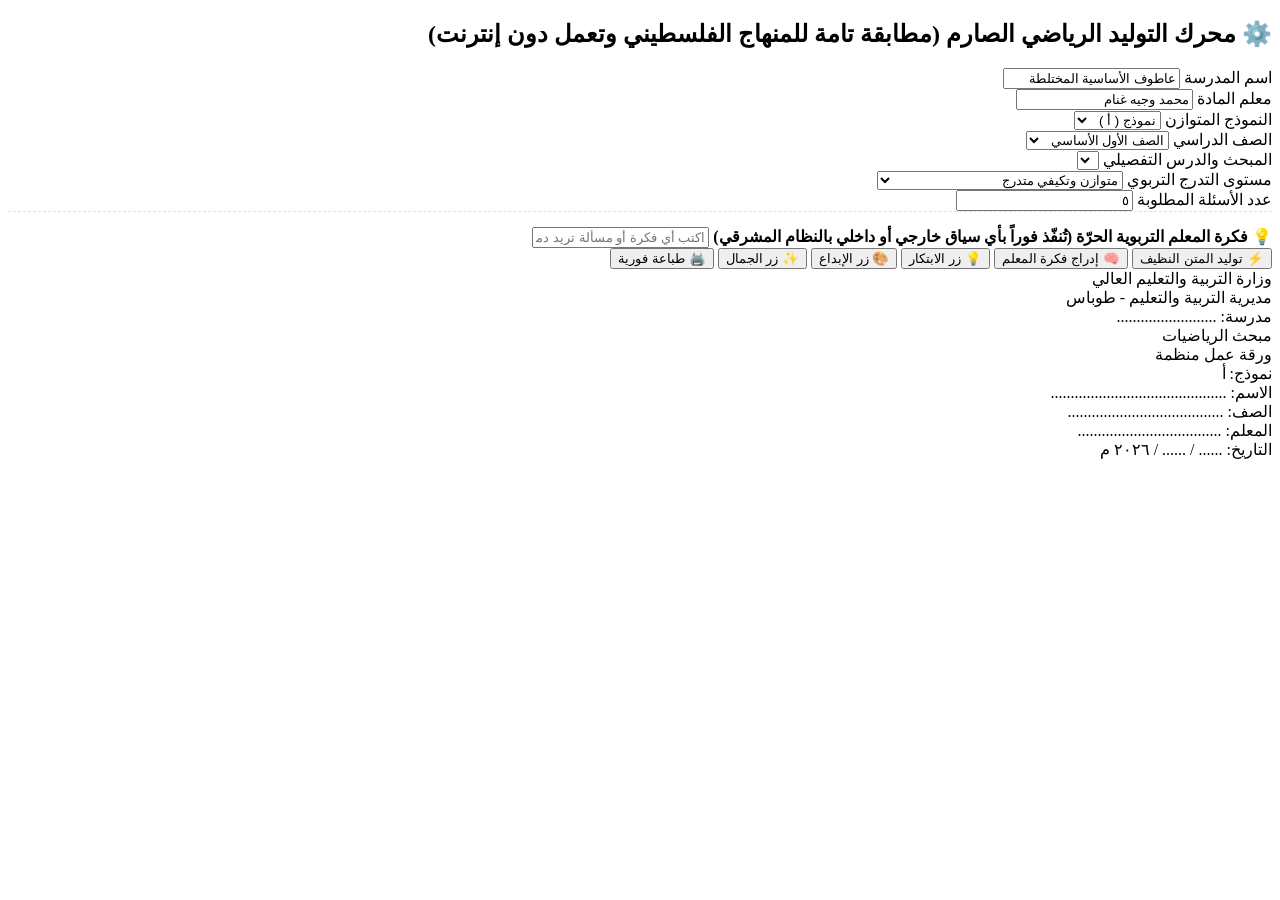
==== index.html @ 13998477 "Add initial HTML structure for the application" ====
<!DOCTYPE html>
<html lang="ar" dir="rtl">
<head>
    <meta charset="UTF-8">
    <title>المنظومة الرقمية لأتمتة أوراق العمل التكيفية</title>
    <link rel="stylesheet" href="style.css">
</head>
<body>

    <div class="global-container">
        
        <div class="control-panel">
            <h2>⚙️ محرك التوليد الرياضي الصارم (مطابقة تامة للمنهاج الفلسطيني وتعمل دون إنترنت)</h2>
            <div class="panel-grid">
                <div class="input-group">
                    <label>اسم المدرسة</label>
                    <input type="text" id="schoolInput" value="عاطوف الأساسية المختلطة" onchange="saveMetadata()">
                </div>
                <div class="input-group">
                    <label>معلم المادة</label>
                    <input type="text" id="teacherInput" value="محمد وجيه غنام" onchange="saveMetadata()">
                </div>
                <div class="input-group">
                    <label>النموذج المتوازن</label>
                    <select id="modelSelector" onchange="saveMetadata()">
                        <option value="أ">نموذج ( أ )</option>
                        <option value="ب">نموذج ( ب )</option>
                        <option value="ج">نموذج ( ج )</option>
                        <option value="د">نموذج ( د )</option>
                    </select>
                </div>
            </div>
            
            <div class="panel-grid">
                <div class="input-group">
                    <label>الصف الدراسي</label>
                    <select id="gradeSelector" onchange="populateLessons()">
                        <option value="grade1">الصف الأول الأساسي</option>
                        <option value="grade2">الصف الثاني الأساسي</option>
                        <option value="grade3">الصف الثالث الأساسي</option>
                        <option value="grade4">الصف الرابع الأساسي</option>
                    </select>
                </div>
                <div class="input-group">
                    <label>المبحث والدرس التفصيلي</label>
                    <select id="lessonSelector"></select>
                </div>
                <div class="input-group">
                    <label>مستوى التدرج التربوي</label>
                    <select id="levelSelector">
                        <option value="adaptive">متوازن وتكيفي متدرج</option>
                        <option value="concrete">المستوى المحسوس (رسومات وشطب)</option>
                        <option value="semi_concrete">المستوى شبه المحسوس (مسائل لفظية)</option>
                        <option value="abstract">المستوى المجرد (رموز ومعادلات)</option>
                    </select>
                </div>
                <div class="input-group">
                    <label>عدد الأسئلة المطلوبة</label>
                    <input type="text" inputmode="numeric" id="countInput" value="٥" onchange="formatEasternInput(this)">
                </div>
            </div>

            <div class="panel-grid" style="border-top: 1px dashed #e0e0e0; padding-top: 15px;">
                <div class="input-group" style="grid-column: 1 / -1;">
                    <label style="color: var(--teacher-color); font-weight: bold;">💡 فكرة المعلم التربوية الحرّة (تُنفّذ فوراً بأي سياق خارجي أو داخلي بالنظام المشرقي)</label>
                    <input type="text" id="teacherCustomIdeaInput" placeholder="اكتب أي فكرة أو مسألة تريد دمجها فوراً (مثال: مع أحمد ٧ حبات تفاح أعطى أخته حبتين...)">
                </div>
            </div>
            
            <div class="actions-row">
                <button class="btn btn-secondary" onclick="generateWorksheet()">⚡ توليد المتن النظيف</button>
                <button class="btn btn-teacher" onclick="injectTeacherCustomIdea()">🧠 إدراج فكرة المعلم</button>
                <button class="btn btn-innovation" onclick="injectInnovativeQuestion()">💡 زر الابتكار</button>
                <button class="btn btn-creativity" onclick="activateCreativityMode()">🎨 زر الإبداع</button>
                <button class="btn btn-beauty" onclick="toggleBeautyTheme()">✨ زر الجمال</button>
                <button class="btn btn-primary" onclick="window.print()">🖨️ طباعة فورية</button>
            </div>
        </div>

        <div class="sheet-wrapper" id="sheetOutput">
            <div class="flex-header">
                <div class="header-item right">
                    <div>وزارة التربية والتعليم العالي</div>
                    <div id="outDirectorate">مديرية التربية والتعليم - طوباس</div>
                    <div id="outSchool">مدرسة: .........................</div>
                </div>
                <div class="header-item center">
                    <div class="main-title">مبحث الرياضيات</div>
                    <div class="sub-title" id="outLessonTitle">ورقة عمل منظمة</div>
                    <span class="model-badge" id="outModel">نموذج: أ</span>
                </div>
                <div class="header-item left">
                    <div>الاسم: ............................................</div>
                    <div id="outGrade">الصف: .......................................</div>
                    <div id="outTeacher">المعلم: ....................................</div>
                    <div>التاريخ: ...... / ...... / ٢٠٢٦ م</div>
                </div>
            </div>
            
            <div id="sheetBody"></div>
        </div>

    </div>

    <script src="grades/grade1.js"></script>
    <script src="grades/grade2.js"></script>
    <script src="grades/grade3.js"></script>
    <script src="grades/grade4.js"></script>
    
    <script src="core.js"></script>
</body>
</html>
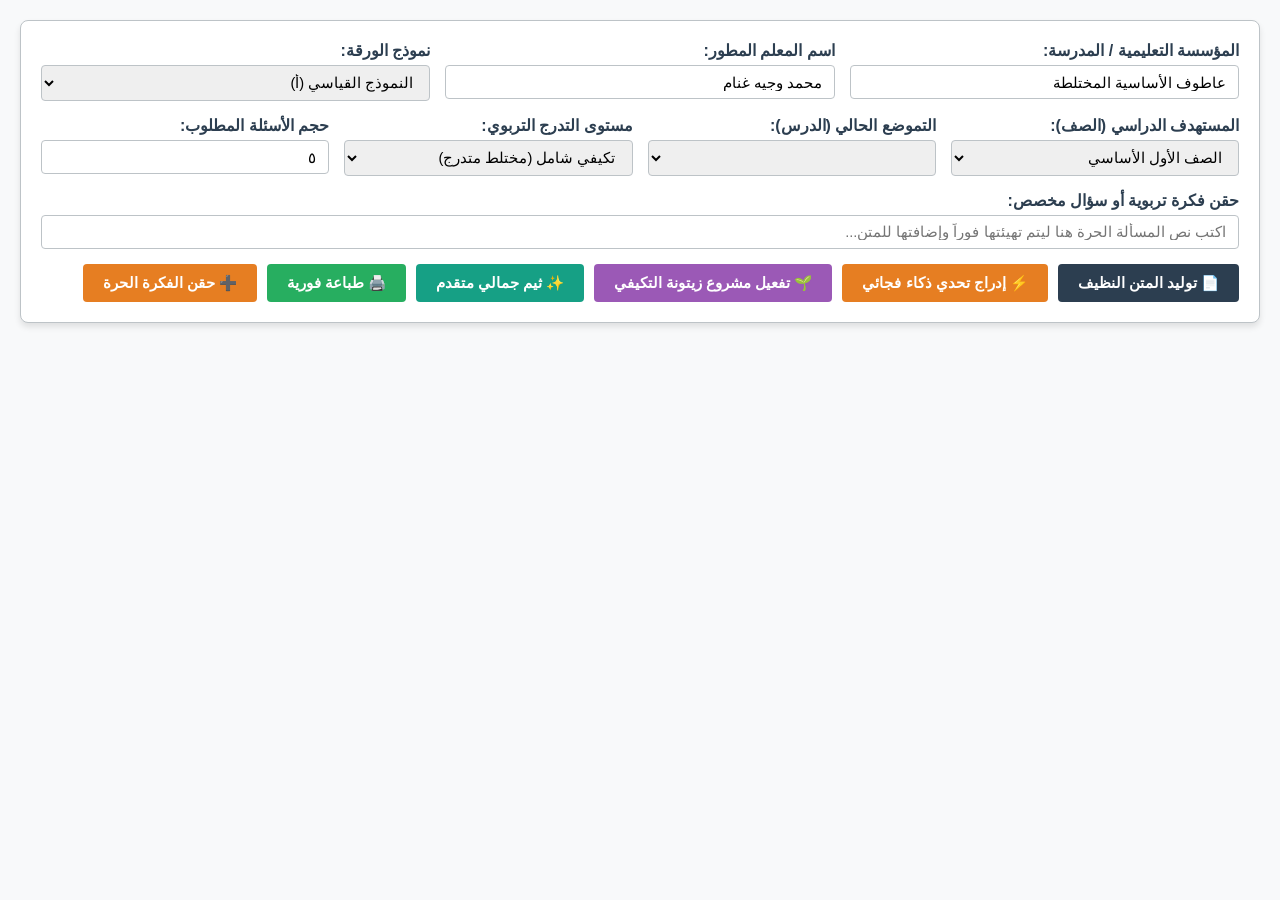
==== commit d38b98db: "Refactor HTML structure and styles" ====
--- a/index.html
+++ b/index.html
@@ -2,111 +2,342 @@
 <html lang="ar" dir="rtl">
 <head>
     <meta charset="UTF-8">
-    <title>المنظومة الرقمية لأتمتة أوراق العمل التكيفية</title>
-    <link rel="stylesheet" href="style.css">
+    <meta name="viewport" content="width=device-width, initial-scale=1.0">
+    <title>منظومة أوراق العمل التكيفية</title>
+    <style>
+        /* --- التصميم البصري والأناقة العامة --- */
+        :root {
+            --primary-color: #2c3e50;
+            --accent-color: #16a085;
+            --bg-color: #f8f9fa;
+            --border-color: #bdc3c7;
+        }
+
+        body {
+            font-family: 'Segoe UI', Tahoma, Geneva, Verdana, sans-serif;
+            background-color: var(--bg-color);
+            margin: 0;
+            padding: 20px;
+            color: #333;
+        }
+
+        /* --- لوحة التحكم الجانبية (تختفي عند الطباعة) --- */
+        .control-panel {
+            background: #fff;
+            padding: 20px;
+            border-radius: 8px;
+            box-shadow: 0 4px 6px rgba(0,0,0,0.1);
+            margin-bottom: 25px;
+            border: 1px solid var(--border-color);
+        }
+
+        .panel-row {
+            display: flex;
+            flex-wrap: wrap;
+            gap: 15px;
+            margin-bottom: 15px;
+        }
+
+        .form-group {
+            flex: 1;
+            min-width: 200px;
+            display: flex;
+            flex-direction: column;
+        }
+
+        .form-group label {
+            font-weight: bold;
+            margin-bottom: 5px;
+            color: var(--primary-color);
+        }
+
+        .form-group input, .form-group select {
+            padding: 8px 12px;
+            border: 1px solid var(--border-color);
+            border-radius: 4px;
+            font-size: 11pt;
+        }
+
+        .btn-group {
+            display: flex;
+            gap: 10px;
+            flex-wrap: wrap;
+            margin-top: 15px;
+        }
+
+        button {
+            padding: 10px 20px;
+            border: none;
+            border-radius: 4px;
+            cursor: pointer;
+            font-weight: bold;
+            font-size: 11pt;
+            transition: background 0.2s;
+        }
+
+        .btn-generate { background-color: var(--primary-color); color: #fff; }
+        .btn-generate:hover { background-color: #34495e; }
+        .btn-beauty { background-color: var(--accent-color); color: #fff; }
+        .btn-beauty:hover { background-color: #11806a; }
+        .btn-creative { background-color: #9b59b6; color: #fff; }
+        .btn-creative:hover { background-color: #8e44ad; }
+        .btn-innovative { background-color: #e67e22; color: #fff; }
+        .btn-innovative:hover { background-color: #d35400; }
+
+        /* --- ترويسة ورقة العمل الهيكلية المدمجة (Flexbox) --- */
+        .sheet-container {
+            background: #fff;
+            padding: 30px;
+            border: 2px solid #000;
+            border-radius: 4px;
+            box-shadow: 0 0 10px rgba(0,0,0,0.05);
+            display: none;
+            max-width: 800px;
+            margin: 0 auto;
+        }
+
+        .sheet-header-flex {
+            display: flex;
+            justify-content: space-between;
+            align-items: center;
+            border-bottom: 3px double #000;
+            padding-bottom: 15px;
+            margin-bottom: 20px;
+        }
+
+        .header-meta-right, .header-meta-left {
+            flex: 1;
+            font-size: 13pt;
+            line-height: 1.8;
+            font-weight: bold;
+        }
+
+        .header-meta-left { text-align: left; }
+
+        .header-title-center {
+            flex: 2;
+            text-align: center;
+        }
+
+        .header-title-center h1 {
+            margin: 0 0 5px 0;
+            font-size: 20pt;
+            color: #000;
+        }
+
+        .header-title-center h2 {
+            margin: 0;
+            font-size: 15pt;
+            font-weight: normal;
+        }
+
+        /* --- بنية الأسئلة والمتن النظيف --- */
+        .question-block {
+            margin-bottom: 25px;
+            padding-bottom: 15px;
+            border-bottom: 1px dashed #ccc;
+            page-break-inside: avoid;
+        }
+
+        .question-title {
+            display: flex;
+            justify-content: space-between;
+            align-items: center;
+            font-size: 13pt;
+            font-weight: bold;
+            margin-bottom: 12px;
+        }
+
+        .question-body {
+            font-size: 13pt;
+            line-height: 2;
+            padding-right: 15px;
+        }
+
+        .blank-space {
+            display: inline-block;
+            width: 80px;
+            border-bottom: 1px solid #000;
+            margin: 0 5px;
+            vertical-align: bottom;
+        }
+
+        .blank-space-long {
+            display: inline-block;
+            width: 250px;
+            border-bottom: 1px solid #000;
+            margin: 0 5px;
+            vertical-align: bottom;
+        }
+
+        .custom-writing-area {
+            margin-top: 15px;
+            color: #555;
+            line-height: 2.2;
+        }
+
+        .delete-action {
+            background-color: #e74c3c;
+            color: white;
+            padding: 3px 8px;
+            font-size: 9pt;
+            border-radius: 3px;
+        }
+
+        /* --- نمط صندوق العباقرة والإبداع (مشروع زيتونة) --- */
+        .creative-addition {
+            margin-top: 10px;
+            font-size: 11pt;
+            color: #2980b9;
+            font-style: italic;
+            font-weight: bold;
+        }
+
+        .creative-box {
+            margin-top: 40px;
+            border: 2px solid #000;
+            padding: 20px;
+            background: #fafafa;
+            border-radius: 4px;
+            page-break-inside: avoid;
+        }
+
+        .creative-box-title {
+            font-weight: bold;
+            font-size: 14pt;
+            border-bottom: 2px solid #000;
+            padding-bottom: 5px;
+            margin-bottom: 15px;
+        }
+
+        .shapes-container {
+            font-size: 22pt;
+            letter-spacing: 5px;
+            margin: 10px 0;
+        }
+
+        /* --- الثيم الجمالي الإضافي المتقدم --- */
+        .enhanced-beauty {
+            border: 4px double var(--accent-color) !important;
+            background-image: radial-gradient(var(--bg-color) 1px, transparent 0);
+            background-size: 20px 20px;
+        }
+
+        /* --- محددات وإعدادات الطباعة الاحترافية --- */
+        @media print {
+            .no-print, button, .control-panel, .delete-action {
+                display: none !important;
+            }
+            body {
+                background-color: #fff;
+                padding: 0;
+            }
+            .sheet-container {
+                border: none !important;
+                box-shadow: none !important;
+                padding: 0 !important;
+                max-width: 100% !important;
+                display: block !important;
+            }
+        }
+    </style>
 </head>
 <body>
 
-    <div class="global-container">
+    <div class="control-panel no-print">
+        <div class="panel-row">
+            <div class="form-group">
+                <label for="schoolInput">المؤسسة التعليمية / المدرسة:</label>
+                <input type="text" id="schoolInput" value="عاطوف الأساسية المختلطة" oninput="saveMetadata()">
+            </div>
+            <div class="form-group">
+                <label for="teacherInput">اسم المعلم المطور:</label>
+                <input type="text" id="teacherInput" value="محمد وجيه غنام" oninput="saveMetadata()">
+            </div>
+            <div class="form-group">
+                <label for="modelSelector">نموذج الورقة:</label>
+                <select id="modelSelector" onchange="saveMetadata()">
+                    <option value="أ">النموذج القياسي (أ)</option>
+                    <option value="ب">النموذج الرديف (ب)</option>
+                    <option value="ج">نموذج التميز (ج)</option>
+                    <option value="د">النموذج العلاجي (د)</option>
+                </select>
+            </div>
+        </div>
+
+        <div class="panel-row">
+            <div class="form-group">
+                <label for="gradeSelector">المستهدف الدراسي (الصف):</label>
+                <select id="gradeSelector" onchange="populateLessons()">
+                    <option value="grade1">الصف الأول الأساسي</option>
+                    <option value="grade2">الصف الثاني الأساسي</option>
+                </select>
+            </div>
+            <div class="form-group">
+                <label for="lessonSelector">التموضع الحالي (الدرس):</label>
+                <select id="lessonSelector"></select>
+            </div>
+            <div class="form-group">
+                <label for="levelSelector">مستوى التدرج التربوي:</label>
+                <select id="levelSelector">
+                    <option value="adaptive">تكيفي شامل (مختلط متدرج)</option>
+                    <option value="concrete">المحسوس البصري (رسومات للشطب والعد)</option>
+                    <option value="semi_concrete">شبه المحسوس (مسائل لفظية وسياقات)</option>
+                    <option value="abstract">المجرد الرقمي الكامل (رموز وعمليات)</option>
+                </select>
+            </div>
+            <div class="form-group">
+                <label for="countInput">حجم الأسئلة المطلوب:</label>
+                <input type="text" id="countInput" value="٥" oninput="formatEasternInput(this)">
+            </div>
+        </div>
+
+        <div class="form-group" style="margin-bottom:15px;">
+            <label for="teacherCustomIdeaInput">حقن فكرة تربوية أو سؤال مخصص:</label>
+            <input type="text" id="teacherCustomIdeaInput" placeholder="اكتب نص المسألة الحرة هنا ليتم تهيئتها فوراً وإضافتها للمتن...">
+        </div>
+
+        <div class="btn-group">
+            <button class="btn-generate" onclick="generateWorksheet()">📄 توليد المتن النظيف</button>
+            <button class="btn-innovative" onclick="injectInnovativeQuestion()">⚡ إدراج تحدي ذكاء فجائي</button>
+            <button class="btn-creative" onclick="activateCreativityMode()">🌱 تفعيل مشروع زيتونة التكيفي</button>
+            <button class="btn-beauty" onclick="toggleBeautyTheme()">✨ ثيم جمالي متقدم</button>
+            <button class="btn-generate" style="background-color:#27ae60;" onclick="window.print()">🖨️ طباعة فورية</button>
+            <button class="btn-generate" style="background-color:#e67e22;" onclick="injectTeacherCustomIdea()">➕ حقن الفكرة الحرة</button>
+        </div>
+    </div>
+
+    <div class="sheet-container" id="sheetOutput">
         
-        <div class="control-panel">
-            <h2>⚙️ محرك التوليد الرياضي الصارم (مطابقة تامة للمنهاج الفلسطيني وتعمل دون إنترنت)</h2>
-            <div class="panel-grid">
-                <div class="input-group">
-                    <label>اسم المدرسة</label>
-                    <input type="text" id="schoolInput" value="عاطوف الأساسية المختلطة" onchange="saveMetadata()">
-                </div>
-                <div class="input-group">
-                    <label>معلم المادة</label>
-                    <input type="text" id="teacherInput" value="محمد وجيه غنام" onchange="saveMetadata()">
-                </div>
-                <div class="input-group">
-                    <label>النموذج المتوازن</label>
-                    <select id="modelSelector" onchange="saveMetadata()">
-                        <option value="أ">نموذج ( أ )</option>
-                        <option value="ب">نموذج ( ب )</option>
-                        <option value="ج">نموذج ( ج )</option>
-                        <option value="د">نموذج ( د )</option>
-                    </select>
-                </div>
-            </div>
-            
-            <div class="panel-grid">
-                <div class="input-group">
-                    <label>الصف الدراسي</label>
-                    <select id="gradeSelector" onchange="populateLessons()">
-                        <option value="grade1">الصف الأول الأساسي</option>
-                        <option value="grade2">الصف الثاني الأساسي</option>
-                        <option value="grade3">الصف الثالث الأساسي</option>
-                        <option value="grade4">الصف الرابع الأساسي</option>
-                    </select>
-                </div>
-                <div class="input-group">
-                    <label>المبحث والدرس التفصيلي</label>
-                    <select id="lessonSelector"></select>
-                </div>
-                <div class="input-group">
-                    <label>مستوى التدرج التربوي</label>
-                    <select id="levelSelector">
-                        <option value="adaptive">متوازن وتكيفي متدرج</option>
-                        <option value="concrete">المستوى المحسوس (رسومات وشطب)</option>
-                        <option value="semi_concrete">المستوى شبه المحسوس (مسائل لفظية)</option>
-                        <option value="abstract">المستوى المجرد (رموز ومعادلات)</option>
-                    </select>
-                </div>
-                <div class="input-group">
-                    <label>عدد الأسئلة المطلوبة</label>
-                    <input type="text" inputmode="numeric" id="countInput" value="٥" onchange="formatEasternInput(this)">
-                </div>
-            </div>
-
-            <div class="panel-grid" style="border-top: 1px dashed #e0e0e0; padding-top: 15px;">
-                <div class="input-group" style="grid-column: 1 / -1;">
-                    <label style="color: var(--teacher-color); font-weight: bold;">💡 فكرة المعلم التربوية الحرّة (تُنفّذ فوراً بأي سياق خارجي أو داخلي بالنظام المشرقي)</label>
-                    <input type="text" id="teacherCustomIdeaInput" placeholder="اكتب أي فكرة أو مسألة تريد دمجها فوراً (مثال: مع أحمد ٧ حبات تفاح أعطى أخته حبتين...)">
-                </div>
-            </div>
-            
-            <div class="actions-row">
-                <button class="btn btn-secondary" onclick="generateWorksheet()">⚡ توليد المتن النظيف</button>
-                <button class="btn btn-teacher" onclick="injectTeacherCustomIdea()">🧠 إدراج فكرة المعلم</button>
-                <button class="btn btn-innovation" onclick="injectInnovativeQuestion()">💡 زر الابتكار</button>
-                <button class="btn btn-creativity" onclick="activateCreativityMode()">🎨 زر الإبداع</button>
-                <button class="btn btn-beauty" onclick="toggleBeautyTheme()">✨ زر الجمال</button>
-                <button class="btn btn-primary" onclick="window.print()">🖨️ طباعة فورية</button>
-            </div>
-        </div>
-
-        <div class="sheet-wrapper" id="sheetOutput">
-            <div class="flex-header">
-                <div class="header-item right">
-                    <div>وزارة التربية والتعليم العالي</div>
-                    <div id="outDirectorate">مديرية التربية والتعليم - طوباس</div>
-                    <div id="outSchool">مدرسة: .........................</div>
-                </div>
-                <div class="header-item center">
-                    <div class="main-title">مبحث الرياضيات</div>
-                    <div class="sub-title" id="outLessonTitle">ورقة عمل منظمة</div>
-                    <span class="model-badge" id="outModel">نموذج: أ</span>
-                </div>
-                <div class="header-item left">
-                    <div>الاسم: ............................................</div>
-                    <div id="outGrade">الصف: .......................................</div>
-                    <div id="outTeacher">المعلم: ....................................</div>
-                    <div>التاريخ: ...... / ...... / ٢٠٢٦ م</div>
-                </div>
-            </div>
-            
-            <div id="sheetBody"></div>
-        </div>
-
+        <div class="sheet-header-flex">
+            <div class="header-meta-right">
+                <span id="outDirectorate">وزارة التربية والتعليم</span><br>
+                <span id="outSchool">مدرسة: ...</span><br>
+                <span id="outTeacher">المعلم: ...</span>
+            </div>
+            <div class="header-title-center">
+                <h1>وَرَقَةُ عَمَلٍ تَقْيِيمِيَّةٌ تَكَيُّفِيَّةٌ</h1>
+                <h2 id="outLessonTitle">عنوان الدرس</h2>
+            </div>
+            <div class="header-meta-left">
+                <span id="outGrade">الصف: ...</span><br>
+                <span id="outModel">نموذج: ...</span><br>
+                <span>التاريخ: .... / .... / 2026م</span>
+            </div>
+        </div>
+
+        <div style="font-size: 13pt; font-weight: bold; margin-bottom: 20px; border-bottom: 1px solid #000; padding-bottom: 10px;">
+            اسْمُ الطَّالِبِ الرُّبَاعِيُّ: ....................................................................................................
+        </div>
+
+        <div id="sheetBody">
+            </div>
     </div>
 
-    <script src="grades/grade1.js"></script>
-    <script src="grades/grade2.js"></script>
-    <script src="grades/grade3.js"></script>
-    <script src="grades/grade4.js"></script>
-    
-    <script src="core.js"></script>
+    <script src="grade/curriculum.js"></script>
+    <script src="helpers.js"></script>
+    <script src="math-engine.js"></script>
+    <script src="ui-controller.js"></script>
+
 </body>
 </html>
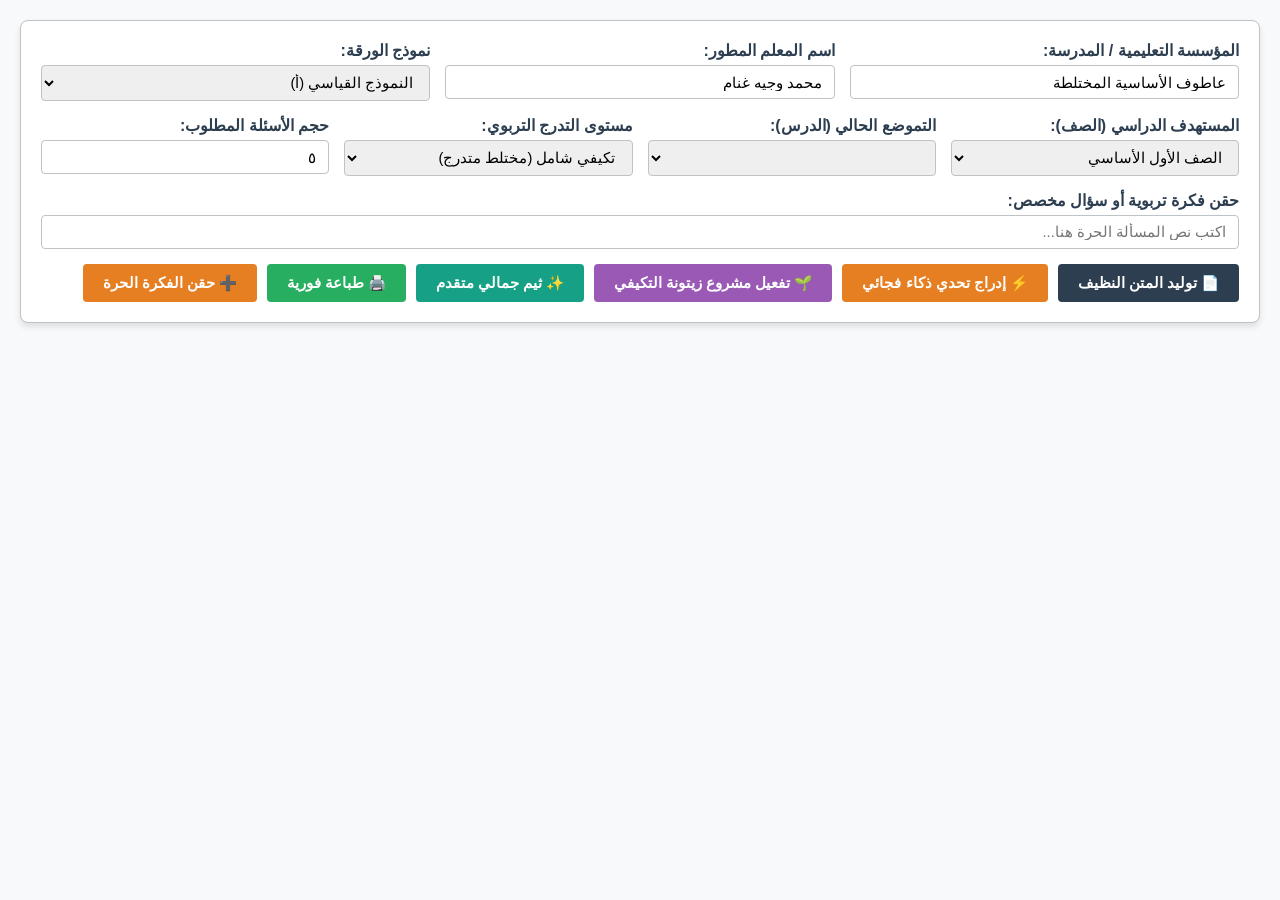
==== commit bf5019e8: "Refactor CSS and update input placeholder text" ====
--- a/index.html
+++ b/index.html
@@ -5,14 +5,12 @@
     <meta name="viewport" content="width=device-width, initial-scale=1.0">
     <title>منظومة أوراق العمل التكيفية</title>
     <style>
-        /* --- التصميم البصري والأناقة العامة --- */
         :root {
             --primary-color: #2c3e50;
             --accent-color: #16a085;
             --bg-color: #f8f9fa;
             --border-color: #bdc3c7;
         }
-
         body {
             font-family: 'Segoe UI', Tahoma, Geneva, Verdana, sans-serif;
             background-color: var(--bg-color);
@@ -20,8 +18,6 @@
             padding: 20px;
             color: #333;
         }
-
-        /* --- لوحة التحكم الجانبية (تختفي عند الطباعة) --- */
         .control-panel {
             background: #fff;
             padding: 20px;
@@ -30,41 +26,35 @@
             margin-bottom: 25px;
             border: 1px solid var(--border-color);
         }
-
         .panel-row {
             display: flex;
             flex-wrap: wrap;
             gap: 15px;
             margin-bottom: 15px;
         }
-
         .form-group {
             flex: 1;
             min-width: 200px;
             display: flex;
             flex-direction: column;
         }
-
         .form-group label {
             font-weight: bold;
             margin-bottom: 5px;
             color: var(--primary-color);
         }
-
         .form-group input, .form-group select {
             padding: 8px 12px;
             border: 1px solid var(--border-color);
             border-radius: 4px;
             font-size: 11pt;
         }
-
         .btn-group {
             display: flex;
             gap: 10px;
             flex-wrap: wrap;
             margin-top: 15px;
         }
-
         button {
             padding: 10px 20px;
             border: none;
@@ -74,17 +64,10 @@
             font-size: 11pt;
             transition: background 0.2s;
         }
-
         .btn-generate { background-color: var(--primary-color); color: #fff; }
-        .btn-generate:hover { background-color: #34495e; }
         .btn-beauty { background-color: var(--accent-color); color: #fff; }
-        .btn-beauty:hover { background-color: #11806a; }
         .btn-creative { background-color: #9b59b6; color: #fff; }
-        .btn-creative:hover { background-color: #8e44ad; }
         .btn-innovative { background-color: #e67e22; color: #fff; }
-        .btn-innovative:hover { background-color: #d35400; }
-
-        /* --- ترويسة ورقة العمل الهيكلية المدمجة (Flexbox) --- */
         .sheet-container {
             background: #fff;
             padding: 30px;
@@ -95,7 +78,6 @@
             max-width: 800px;
             margin: 0 auto;
         }
-
         .sheet-header-flex {
             display: flex;
             justify-content: space-between;
@@ -104,41 +86,22 @@
             padding-bottom: 15px;
             margin-bottom: 20px;
         }
-
         .header-meta-right, .header-meta-left {
             flex: 1;
             font-size: 13pt;
             line-height: 1.8;
             font-weight: bold;
         }
-
         .header-meta-left { text-align: left; }
-
-        .header-title-center {
-            flex: 2;
-            text-align: center;
-        }
-
-        .header-title-center h1 {
-            margin: 0 0 5px 0;
-            font-size: 20pt;
-            color: #000;
-        }
-
-        .header-title-center h2 {
-            margin: 0;
-            font-size: 15pt;
-            font-weight: normal;
-        }
-
-        /* --- بنية الأسئلة والمتن النظيف --- */
+        .header-title-center { flex: 2; text-align: center; }
+        .header-title-center h1 { margin: 0 0 5px 0; font-size: 20pt; }
+        .header-title-center h2 { margin: 0; font-size: 15pt; font-weight: normal; }
         .question-block {
             margin-bottom: 25px;
             padding-bottom: 15px;
             border-bottom: 1px dashed #ccc;
             page-break-inside: avoid;
         }
-
         .question-title {
             display: flex;
             justify-content: space-between;
@@ -147,98 +110,20 @@
             font-weight: bold;
             margin-bottom: 12px;
         }
-
-        .question-body {
-            font-size: 13pt;
-            line-height: 2;
-            padding-right: 15px;
-        }
-
-        .blank-space {
-            display: inline-block;
-            width: 80px;
-            border-bottom: 1px solid #000;
-            margin: 0 5px;
-            vertical-align: bottom;
-        }
-
-        .blank-space-long {
-            display: inline-block;
-            width: 250px;
-            border-bottom: 1px solid #000;
-            margin: 0 5px;
-            vertical-align: bottom;
-        }
-
-        .custom-writing-area {
-            margin-top: 15px;
-            color: #555;
-            line-height: 2.2;
-        }
-
-        .delete-action {
-            background-color: #e74c3c;
-            color: white;
-            padding: 3px 8px;
-            font-size: 9pt;
-            border-radius: 3px;
-        }
-
-        /* --- نمط صندوق العباقرة والإبداع (مشروع زيتونة) --- */
-        .creative-addition {
-            margin-top: 10px;
-            font-size: 11pt;
-            color: #2980b9;
-            font-style: italic;
-            font-weight: bold;
-        }
-
-        .creative-box {
-            margin-top: 40px;
-            border: 2px solid #000;
-            padding: 20px;
-            background: #fafafa;
-            border-radius: 4px;
-            page-break-inside: avoid;
-        }
-
-        .creative-box-title {
-            font-weight: bold;
-            font-size: 14pt;
-            border-bottom: 2px solid #000;
-            padding-bottom: 5px;
-            margin-bottom: 15px;
-        }
-
-        .shapes-container {
-            font-size: 22pt;
-            letter-spacing: 5px;
-            margin: 10px 0;
-        }
-
-        /* --- الثيم الجمالي الإضافي المتقدم --- */
-        .enhanced-beauty {
-            border: 4px double var(--accent-color) !important;
-            background-image: radial-gradient(var(--bg-color) 1px, transparent 0);
-            background-size: 20px 20px;
-        }
-
-        /* --- محددات وإعدادات الطباعة الاحترافية --- */
+        .question-body { font-size: 13pt; line-height: 2; padding-right: 15px; }
+        .blank-space { display: inline-block; width: 80px; border-bottom: 1px solid #000; margin: 0 5px; vertical-align: bottom; }
+        .blank-space-long { display: inline-block; width: 250px; border-bottom: 1px solid #000; margin: 0 5px; vertical-align: bottom; }
+        .custom-writing-area { margin-top: 15px; color: #555; line-height: 2.2; }
+        .delete-action { background-color: #e74c3c; color: white; padding: 3px 8px; font-size: 9pt; border-radius: 3px; }
+        .creative-addition { margin-top: 10px; font-size: 11pt; color: #2980b9; font-style: italic; font-weight: bold; }
+        .creative-box { margin-top: 40px; border: 2px solid #000; padding: 20px; background: #fafafa; border-radius: 4px; page-break-inside: avoid; }
+        .creative-box-title { font-weight: bold; font-size: 14pt; border-bottom: 2px solid #000; padding-bottom: 5px; margin-bottom: 15px; }
+        .shapes-container { font-size: 22pt; letter-spacing: 5px; margin: 10px 0; }
+        .enhanced-beauty { border: 4px double var(--accent-color) !important; background-image: radial-gradient(var(--bg-color) 1px, transparent 0); background-size: 20px 20px; }
         @media print {
-            .no-print, button, .control-panel, .delete-action {
-                display: none !important;
-            }
-            body {
-                background-color: #fff;
-                padding: 0;
-            }
-            .sheet-container {
-                border: none !important;
-                box-shadow: none !important;
-                padding: 0 !important;
-                max-width: 100% !important;
-                display: block !important;
-            }
+            .no-print, button, .control-panel, .delete-action { display: none !important; }
+            body { background-color: #fff; padding: 0; }
+            .sheet-container { border: none !important; box-shadow: none !important; padding: 0 !important; max-width: 100% !important; display: block !important; }
         }
     </style>
 </head>
@@ -294,7 +179,7 @@
 
         <div class="form-group" style="margin-bottom:15px;">
             <label for="teacherCustomIdeaInput">حقن فكرة تربوية أو سؤال مخصص:</label>
-            <input type="text" id="teacherCustomIdeaInput" placeholder="اكتب نص المسألة الحرة هنا ليتم تهيئتها فوراً وإضافتها للمتن...">
+            <input type="text" id="teacherCustomIdeaInput" placeholder="اكتب نص المسألة الحرة هنا...">
         </div>
 
         <div class="btn-group">
@@ -308,7 +193,6 @@
     </div>
 
     <div class="sheet-container" id="sheetOutput">
-        
         <div class="sheet-header-flex">
             <div class="header-meta-right">
                 <span id="outDirectorate">وزارة التربية والتعليم</span><br>
@@ -330,11 +214,12 @@
             اسْمُ الطَّالِبِ الرُّبَاعِيُّ: ....................................................................................................
         </div>
 
-        <div id="sheetBody">
-            </div>
+        <div id="sheetBody"></div>
     </div>
 
-    <script src="grade/curriculum.js"></script>
+    <script src="grades/grade1.js"></script>
+    <script src="grades/grade2.js"></script>
+
     <script src="helpers.js"></script>
     <script src="math-engine.js"></script>
     <script src="ui-controller.js"></script>
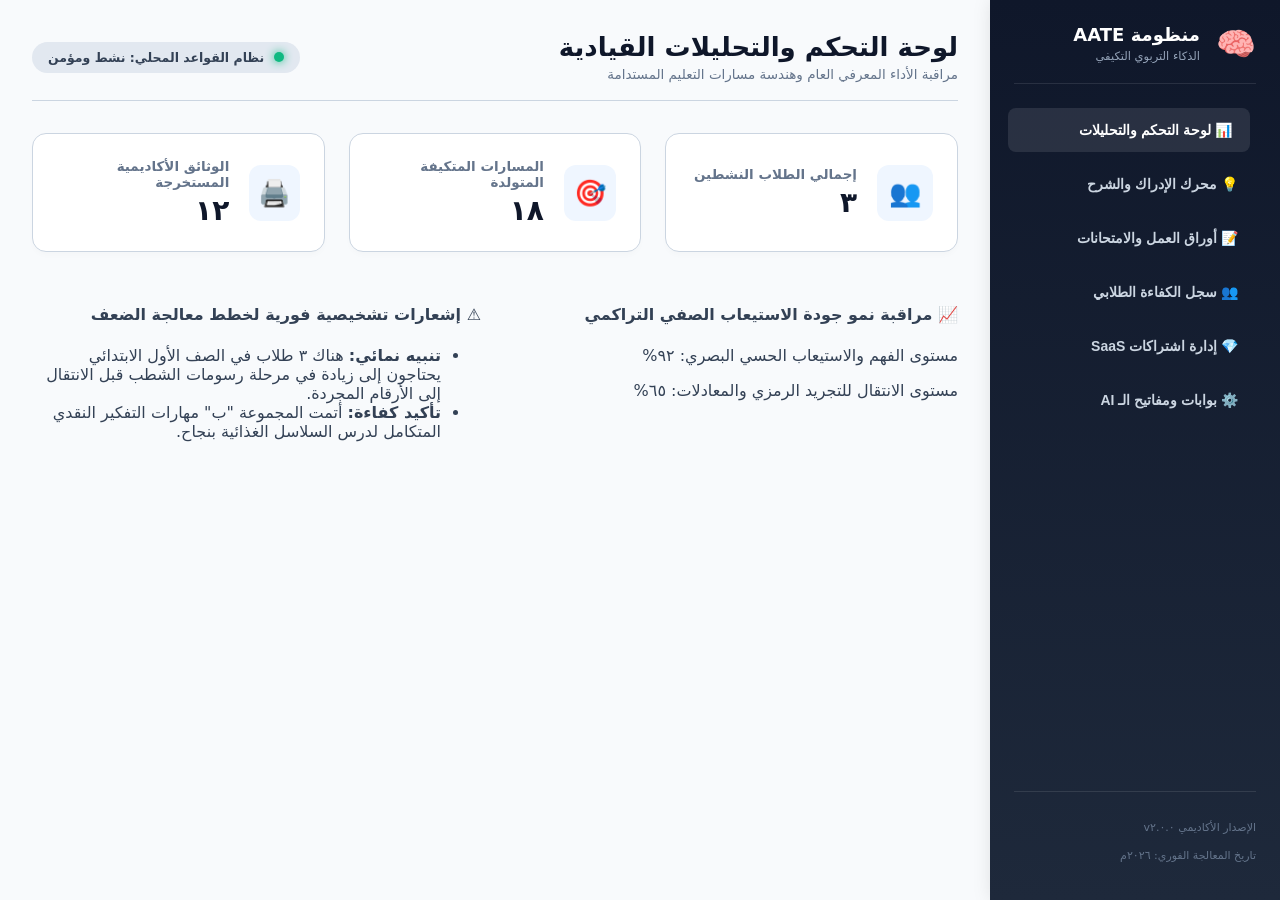
==== commit c597e1ae: "Add files via upload" ====
--- a/index.html
+++ b/index.html
@@ -3,226 +3,304 @@
 <head>
     <meta charset="UTF-8">
     <meta name="viewport" content="width=device-width, initial-scale=1.0">
-    <title>منظومة أوراق العمل التكيفية</title>
-    <style>
-        :root {
-            --primary-color: #2c3e50;
-            --accent-color: #16a085;
-            --bg-color: #f8f9fa;
-            --border-color: #bdc3c7;
-        }
-        body {
-            font-family: 'Segoe UI', Tahoma, Geneva, Verdana, sans-serif;
-            background-color: var(--bg-color);
-            margin: 0;
-            padding: 20px;
-            color: #333;
-        }
-        .control-panel {
-            background: #fff;
-            padding: 20px;
-            border-radius: 8px;
-            box-shadow: 0 4px 6px rgba(0,0,0,0.1);
-            margin-bottom: 25px;
-            border: 1px solid var(--border-color);
-        }
-        .panel-row {
-            display: flex;
-            flex-wrap: wrap;
-            gap: 15px;
-            margin-bottom: 15px;
-        }
-        .form-group {
-            flex: 1;
-            min-width: 200px;
-            display: flex;
-            flex-direction: column;
-        }
-        .form-group label {
-            font-weight: bold;
-            margin-bottom: 5px;
-            color: var(--primary-color);
-        }
-        .form-group input, .form-group select {
-            padding: 8px 12px;
-            border: 1px solid var(--border-color);
-            border-radius: 4px;
-            font-size: 11pt;
-        }
-        .btn-group {
-            display: flex;
-            gap: 10px;
-            flex-wrap: wrap;
-            margin-top: 15px;
-        }
-        button {
-            padding: 10px 20px;
-            border: none;
-            border-radius: 4px;
-            cursor: pointer;
-            font-weight: bold;
-            font-size: 11pt;
-            transition: background 0.2s;
-        }
-        .btn-generate { background-color: var(--primary-color); color: #fff; }
-        .btn-beauty { background-color: var(--accent-color); color: #fff; }
-        .btn-creative { background-color: #9b59b6; color: #fff; }
-        .btn-innovative { background-color: #e67e22; color: #fff; }
-        .sheet-container {
-            background: #fff;
-            padding: 30px;
-            border: 2px solid #000;
-            border-radius: 4px;
-            box-shadow: 0 0 10px rgba(0,0,0,0.05);
-            display: none;
-            max-width: 800px;
-            margin: 0 auto;
-        }
-        .sheet-header-flex {
-            display: flex;
-            justify-content: space-between;
-            align-items: center;
-            border-bottom: 3px double #000;
-            padding-bottom: 15px;
-            margin-bottom: 20px;
-        }
-        .header-meta-right, .header-meta-left {
-            flex: 1;
-            font-size: 13pt;
-            line-height: 1.8;
-            font-weight: bold;
-        }
-        .header-meta-left { text-align: left; }
-        .header-title-center { flex: 2; text-align: center; }
-        .header-title-center h1 { margin: 0 0 5px 0; font-size: 20pt; }
-        .header-title-center h2 { margin: 0; font-size: 15pt; font-weight: normal; }
-        .question-block {
-            margin-bottom: 25px;
-            padding-bottom: 15px;
-            border-bottom: 1px dashed #ccc;
-            page-break-inside: avoid;
-        }
-        .question-title {
-            display: flex;
-            justify-content: space-between;
-            align-items: center;
-            font-size: 13pt;
-            font-weight: bold;
-            margin-bottom: 12px;
-        }
-        .question-body { font-size: 13pt; line-height: 2; padding-right: 15px; }
-        .blank-space { display: inline-block; width: 80px; border-bottom: 1px solid #000; margin: 0 5px; vertical-align: bottom; }
-        .blank-space-long { display: inline-block; width: 250px; border-bottom: 1px solid #000; margin: 0 5px; vertical-align: bottom; }
-        .custom-writing-area { margin-top: 15px; color: #555; line-height: 2.2; }
-        .delete-action { background-color: #e74c3c; color: white; padding: 3px 8px; font-size: 9pt; border-radius: 3px; }
-        .creative-addition { margin-top: 10px; font-size: 11pt; color: #2980b9; font-style: italic; font-weight: bold; }
-        .creative-box { margin-top: 40px; border: 2px solid #000; padding: 20px; background: #fafafa; border-radius: 4px; page-break-inside: avoid; }
-        .creative-box-title { font-weight: bold; font-size: 14pt; border-bottom: 2px solid #000; padding-bottom: 5px; margin-bottom: 15px; }
-        .shapes-container { font-size: 22pt; letter-spacing: 5px; margin: 10px 0; }
-        .enhanced-beauty { border: 4px double var(--accent-color) !important; background-image: radial-gradient(var(--bg-color) 1px, transparent 0); background-size: 20px 20px; }
-        @media print {
-            .no-print, button, .control-panel, .delete-action { display: none !important; }
-            body { background-color: #fff; padding: 0; }
-            .sheet-container { border: none !important; box-shadow: none !important; padding: 0 !important; max-width: 100% !important; display: block !important; }
-        }
-    </style>
+    <title>منصة AATE - النظام التعليمي السيادي والذكاء التكيفي</title>
+    <link rel="stylesheet" href="style.css">
 </head>
 <body>
-
-    <div class="control-panel no-print">
-        <div class="panel-row">
-            <div class="form-group">
-                <label for="schoolInput">المؤسسة التعليمية / المدرسة:</label>
-                <input type="text" id="schoolInput" value="عاطوف الأساسية المختلطة" oninput="saveMetadata()">
+    <!-- واجهة النظام الرئيسية للمستخدم (تُعزل تماماً أثناء الطباعة المادية) -->
+    <div class="system-application-wrapper no-print" id="appMainLayout">
+        
+        <!-- شريط القيادة والملاحة الجانبي لـ SaaS -->
+        <aside class="sidebar-matrix">
+            <div class="sidebar-brand-container">
+                <div class="brand-avatar">🧠</div>
+                <div class="brand-metadata">
+                    <h2>منظومة AATE</h2>
+                    <p>الذكاء التربوي التكيفي</p>
+                </div>
             </div>
-            <div class="form-group">
-                <label for="teacherInput">اسم المعلم المطور:</label>
-                <input type="text" id="teacherInput" value="محمد وجيه غنام" oninput="saveMetadata()">
+            
+            <nav class="sidebar-menu-items">
+                <button class="menu-tab-btn active" data-panel="dashboard-panel">📊 لوحة التحكم والتحليلات</button>
+                <button class="menu-tab-btn" data-panel="ai-intelligence-panel">💡 محرك الإدراك والشرح</button>
+                <button class="menu-tab-btn" data-panel="academic-documents-panel">📝 أوراق العمل والامتحانات</button>
+                <button class="menu-tab-btn" data-panel="students-ledger-panel">👥 سجل الكفاءة الطلابي</button>
+                <button class="menu-tab-btn" data-panel="saas-billing-panel">💎 إدارة اشتراكات SaaS</button>
+                <button class="menu-tab-btn" data-panel="api-gateway-panel">⚙️ بوابات ومفاتيح الـ AI</button>
+            </nav>
+
+            <div class="sidebar-system-footer">
+                <p>الإصدار الأكاديمي v٢.٠.٠</p>
+                <p>تاريخ المعالجة الفوري: ٢٠٢٦م</p>
             </div>
-            <div class="form-group">
-                <label for="modelSelector">نموذج الورقة:</label>
-                <select id="modelSelector" onchange="saveMetadata()">
-                    <option value="أ">النموذج القياسي (أ)</option>
-                    <option value="ب">النموذج الرديف (ب)</option>
-                    <option value="ج">نموذج التميز (ج)</option>
-                    <option value="د">النموذج العلاجي (د)</option>
-                </select>
-            </div>
+        </aside>
+
+        <!-- مساحة العمل المركزية والمعالجة الحية -->
+        <main class="workspace-viewport">
+            <header class="workspace-global-header">
+                <div class="header-context">
+                    <h1 id="currentPanelTitle">لوحة التحكم والتحليلات القيادية</h1>
+                    <p class="context-subtitle">مراقبة الأداء المعرفي العام وهندسة مسارات التعليم المستدامة</p>
+                </div>
+                <div class="engine-status-indicator">
+                    <span class="pulse-dot"></span>
+                    <span id="engineBadgeStatus">نظام القواعد المحلي: نشط ومؤمن</span>
+                </div>
+            </header>
+
+            <!-- كتل وبوابات اللوحات الديناميكية المستقلة -->
+            
+            <!-- لوحة التحكم الإحصائية الشاملة -->
+            <section id="dashboard-panel" class="workspace-view-block">
+                <div class="analytics-cards-grid">
+                    <div class="metric-card-widget">
+                        <div class="card-icon">👥</div>
+                        <div class="card-data-flow">
+                            <h3>إجمالي الطلاب النشطين</h3>
+                            <p class="metric-counter" id="dashTotalStudents">٠٣</p>
+                        </div>
+                    </div>
+                    <div class="metric-card-widget">
+                        <div class="card-icon">🎯</div>
+                        <div class="card-data-flow">
+                            <h3>المسارات المتكيفة المتولدة</h3>
+                            <p class="metric-counter" id="dashTotalPaths">١٨</p>
+                        </div>
+                    </div>
+                    <div class="metric-card-widget">
+                        <div class="card-icon">🖨️</div>
+                        <div class="card-data-flow">
+                            <h3>الوثائق الأكاديمية المستخرجة</h3>
+                            <p class="metric-counter" id="dashTotalDocs">١٢</p>
+                        </div>
+                    </div>
+                </div>
+
+                <div class="dashboard-analytics-split">
+                    <div class="analysis-graph-simulate">
+                        <h4>📈 مراقبة نمو جودة الاستيعاب الصفي التراكمي</h4>
+                        <div class="bar-progress-container">
+                            <p>مستوى الفهم والاستيعاب الحسي البصري: ٩٢%</p>
+                            <div class="progress-bar-track"><div class="progress-bar-fill" style="width: 92%;"></div></div>
+                        </div>
+                        <div class="bar-progress-container">
+                            <p>مستوى الانتقال للتجريد الرمزي والمعادلات: ٦٥%</p>
+                            <div class="progress-bar-track"><div class="progress-bar-fill" style="width: 65%; background: #eab308;"></div></div>
+                        </div>
+                    </div>
+                    <div class="analysis-alerts-simulate">
+                        <h4>⚠️ إشعارات تشخيصية فورية لخطط معالجة الضعف</h4>
+                        <ul class="alerts-vector-list">
+                            <li><strong>تنبيه نمائي:</strong> هناك ٣ طلاب في الصف الأول الابتدائي يحتاجون إلى زيادة في مرحلة رسومات الشطب قبل الانتقال إلى الأرقام المجردة.</li>
+                            <li><strong>تأكيد كفاءة:</strong> أتمت المجموعة "ب" مهارات التفكير النقدي المتكامل لدرس السلاسل الغذائية بنجاح.</li>
+                        </ul>
+                    </div>
+                </div>
+            </section>
+
+            <!-- محرك الإدراك والتلقين التكيفي الذكي -->
+            <section id="ai-intelligence-panel" class="workspace-view-block hidden">
+                <div class="input-form-card">
+                    <h4>🧠 محرك هندسة وتفكيك المفاهيم والمحاور المعرفية</h4>
+                    <p class="form-instruction">يقوم هذا المحرك بصياغة مسارات التدريس آلياً بالتدرج المعرفي الدقيق بناءً على الفئة العمرية والصف المستهدف.</p>
+                    
+                    <div class="form-inputs-matrix">
+                        <div class="input-field-group">
+                            <label>المادة الدراسية:</label>
+                            <input type="text" id="aiSubjectInput" placeholder="مثال: الرياضيات، العلوم العامة...">
+                        </div>
+                        <div class="input-field-group">
+                            <label>الصف المستهدف والمستوى الإدراكي:</label>
+                            <select id="aiGradeInput">
+                                <option value="المرحلة الأساسية الدنيا (الصف ١-٣)">المرحلة الأساسية الدنيا (الصف ١-٣) -> تركيز حسي مادي</option>
+                                <option value="المرحلة الأساسية المتوسطة (الصف ٤-٦)">المرحلة الأساسية المتوسطة (الصف ٤-٦) -> سياق مفهومي حياتي</option>
+                                <option value="المرحلة الأساسية العليا (الصف ٧-٩)">المرحلة الأساسية العليا (الصف ٧-٩) -> تفكير نقدي وتحليلي</option>
+                            </select>
+                        </div>
+                    </div>
+                    <div class="input-field-group" style="margin-top: 15px;">
+                        <label>المفهوم أو عنوان الدرس المراد هندسته:</label>
+                        <input type="text" id="aiTopicInput" placeholder="مثال: مفهوم عملية الطرح، خصائص التمدد الحراري...">
+                    </div>
+                    
+                    <button class="action-btn primary-btn" id="triggerAiEngineBtn">⚡ تفعيل المحرك وتوليد المسار المتكيف</button>
+                </div>
+
+                <!-- وعاء عرض مخرجات مسار التعليم المتدرج -->
+                <div class="output-response-card hidden" id="aiOutputWorkspaceWrapper">
+                    <div class="output-card-header">
+                        <h5>📋 الهيكل المعرفي المتكامل للمسار التعليمي المتولد</h5>
+                        <button class="action-btn secondary-btn" id="ttsPlaybackBtn">🔊 محاكاة القراءة الصوتية الواضحة</button>
+                    </div>
+                    <div id="aiDynamicScaffoldingContainer" class="scaffolding-payload"></div>
+                </div>
+            </section>
+
+            <!-- نظام توليد وثائق الامتحان وأوراق العمل المطبوعة -->
+            <section id="academic-documents-panel" class="workspace-view-block hidden">
+                <div class="input-form-card">
+                    <h4>📝 مهندس الوثائق الأكاديمية المعيارية القابلة للطباعة الرسمية</h4>
+                    <p class="form-instruction">صياغة وتوليد أوراق عمل واختبارات تقويمية نظيفة تماماً للطلاب، مجهزة هندسياً للتوافق الكلي مع مقاس الورق العالمي A4.</p>
+                    
+                    <div class="form-inputs-matrix">
+                        <div class="input-field-group">
+                            <label>نوع الوثيقة الأكاديمية:</label>
+                            <select id="docTypeInput">
+                                <option value="ورقة عمل تشخيصية متدرجة">ورقة عمل تشخيصية متدرجة</option>
+                                <option value="اختبار تقويمي منهجي مقنن">اختبار تقويمي منهجي مقنن</option>
+                            </select>
+                        </div>
+                        <div class="input-field-group">
+                            <label>موضوع ورقة العمل / الاختبار:</label>
+                            <input type="text" id="docTopicFieldInput" placeholder="مثال: مهارات الطرح ضمن العدد ٩">
+                        </div>
+                    </div>
+                    
+                    <button class="action-btn success-btn" id="compileDocumentBtn" style="margin-top: 15px;">🛠️ هندسة وبناء الوثيقة الرسمية للطلاب</button>
+                </div>
+            </section>
+
+            <!-- سجل الأداء الطلابي ومصفوفة التحليل التشخيصي -->
+            <section id="students-ledger-panel" class="workspace-view-block hidden">
+                <div class="input-form-card">
+                    <div class="output-card-header" style="padding:0; margin-bottom: 15px;">
+                        <h4>👥 مصفوفة رصد الكفاءة المعرفية والتحليل النمائي للطلاب</h4>
+                        <button class="action-btn primary-btn" id="registerStudentBtn">+ تسجيل طالب جديد في النظام</button>
+                    </div>
+                    
+                    <div class="table-responsive-wrapper">
+                        <table class="enterprise-data-table" id="studentsEcosystemTable">
+                            <thead>
+                                <tr>
+                                    <th>اسم الطالب الثلاثي</th>
+                                    <th>مستوى الاستيعاب الحالي</th>
+                                    <th>مرحلة التدرج النشطة</th>
+                                    <th>أبرز نقاط القوة المرصودة</th>
+                                    <th>الإجراء العلاجي المقترح فوراً</th>
+                                </tr>
+                            </thead>
+                            <tbody>
+                                <!-- يتم الحقن والبناء آلياً عبر محرك الجافا سكريبت -->
+                            </tbody>
+                        </table>
+                    </div>
+                </div>
+            </section>
+
+            <!-- لوحة إدارة مبيعات SaaS والخطط التجارية والمؤسسية -->
+            <section id="saas-billing-panel" class="workspace-view-block hidden">
+                <div class="saas-plans-grid">
+                    <div class="plan-billing-card">
+                        <div class="plan-badge">الحساب المجاني</div>
+                        <h3>خطة Freemium</h3>
+                        <p class="plan-price">٠$ / شهرياً</p>
+                        <ul>
+                            <li>توليد ٣ تحاضير دروس شهرياً</li>
+                            <li>طباعة وثائق محدودة الحجم</li>
+                            <li>المعالج المحلي التقليدي</li>
+                        </ul>
+                        <button class="action-btn secondary-btn" disabled>الخطة النشطة حالياً</button>
+                    </div>
+                    <div class="plan-billing-card professional">
+                        <div class="plan-badge premium">الأكثر طلباً</div>
+                        <h3>خطة المعلم المحترف Pro</h3>
+                        <p class="plan-price">١٩$ / شهرياً</p>
+                        <ul>
+                            <li>توليد غير محدود لكافة الدروس والمحاور</li>
+                            <li>الوصول الكامل لمحرك الـ API الذكي السحابي</li>
+                            <li>توليد أوراق عمل A4 غير محدودة وبدون علامة مائية</li>
+                        </ul>
+                        <button class="action-btn primary-btn">ترقية الحساب الآن</button>
+                    </div>
+                    <div class="plan-billing-card enterprise">
+                        <div class="plan-badge school">للمدارس والمؤسسات</div>
+                        <h3>الترخيص المؤسسي الفائق</h3>
+                        <p class="plan-price">٩٩$ / شهرياً</p>
+                        <ul>
+                            <li>ربط ومزامنة لوحات تحكم كافة معلمي المدرسة</li>
+                            <li>سجلات تشخيصية موحدة ومراقبة أداء الإدارة</li>
+                            <li>دعم فني مخصص وخوادم استضافة مستقلة عالية الأداء</li>
+                        </ul>
+                        <button class="action-btn success-btn">طلب تواصل للمؤسسات</button>
+                    </div>
+                </div>
+            </section>
+
+            <!-- لوحة بوابات ومفاتيح محركات الذكاء السحابية والمحلية -->
+            <section id="api-gateway-panel" class="workspace-view-block hidden">
+                <div class="input-form-card">
+                    <h4>⚙️ تكوين وإعداد بوابات الربط ومحركات النماذج الهجينة (Hybrid System Configuration)</h4>
+                    <p class="form-instruction">يمكنك إدخال مفاتيح الاتصال بالنماذج السحابية أو مسارات الاستضافة المحلية. يمتلك النظام آلية تراجع ذكية تفعل محرك القواعد الداخلي في حال غياب الاتصال بالإنترنت.</p>
+                    
+                    <div class="input-field-group">
+                        <label>رمز الوصول السري لنموذج (Google Gemini API Key):</label>
+                        <input type="password" id="geminiApiKeyField" placeholder="أدخل رمز الـ API الفعلي للاتصال السحابي الفوري...">
+                    </div>
+                    <div class="input-field-group" style="margin-top: 15px;">
+                        <label>مسار خادم الاستضافة المحلي (Ollama / WebLLM Endpoint):</label>
+                        <input type="text" id="localEndpointField" value="http://localhost:11434" placeholder="مسار معالجة البيانات دون اتصال بالإنترنت">
+                    </div>
+                    <p class="field-info-tip">💡 بمجرد حفظ الإعدادات، يدمج النظام المحركات الجديدة تلقائياً دون الحاجة لتغيير الكود الأساسي للمنصة.</p>
+                </div>
+            </section>
+        </main>
+    </div>
+
+    <!-- ========================================================================= -->
+    <!-- طـبـقـة مـخـرجـات الـطبـاعـة الأكـاديـمـيـة الصارمة وعزل الـ A4 (Isolated Print Area) -->
+    <!-- ========================================================================= -->
+    <div id="academicEnterpriseA4PrintViewport" class="print-preview-master-container hidden">
+        <div class="print-control-sticky-bar no-print">
+            <button class="action-btn success-btn" id="confirmPhysicalPrintJobBtn">🖨️ تأكيد إرسال مستند الطلاب إلى الطابعة المادية</button>
+            <button class="action-btn neutral-btn" id="cancelPrintPreviewModeBtn">🔄 إلغاء ومعاودة الرجوع للوحة التحكم</button>
         </div>
 
-        <div class="panel-row">
-            <div class="form-group">
-                <label for="gradeSelector">المستهدف الدراسي (الصف):</label>
-                <select id="gradeSelector" onchange="populateLessons()">
-                    <option value="grade1">الصف الأول الأساسي</option>
-                    <option value="grade2">الصف الثاني الأساسي</option>
-                </select>
-            </div>
-            <div class="form-group">
-                <label for="lessonSelector">التموضع الحالي (الدرس):</label>
-                <select id="lessonSelector"></select>
-            </div>
-            <div class="form-group">
-                <label for="levelSelector">مستوى التدرج التربوي:</label>
-                <select id="levelSelector">
-                    <option value="adaptive">تكيفي شامل (مختلط متدرج)</option>
-                    <option value="concrete">المحسوس البصري (رسومات للشطب والعد)</option>
-                    <option value="semi_concrete">شبه المحسوس (مسائل لفظية وسياقات)</option>
-                    <option value="abstract">المجرد الرقمي الكامل (رموز وعمليات)</option>
-                </select>
-            </div>
-            <div class="form-group">
-                <label for="countInput">حجم الأسئلة المطلوب:</label>
-                <input type="text" id="countInput" value="٥" oninput="formatEasternInput(this)">
-            </div>
-        </div>
-
-        <div class="form-group" style="margin-bottom:15px;">
-            <label for="teacherCustomIdeaInput">حقن فكرة تربوية أو سؤال مخصص:</label>
-            <input type="text" id="teacherCustomIdeaInput" placeholder="اكتب نص المسألة الحرة هنا...">
-        </div>
-
-        <div class="btn-group">
-            <button class="btn-generate" onclick="generateWorksheet()">📄 توليد المتن النظيف</button>
-            <button class="btn-innovative" onclick="injectInnovativeQuestion()">⚡ إدراج تحدي ذكاء فجائي</button>
-            <button class="btn-creative" onclick="activateCreativityMode()">🌱 تفعيل مشروع زيتونة التكيفي</button>
-            <button class="btn-beauty" onclick="toggleBeautyTheme()">✨ ثيم جمالي متقدم</button>
-            <button class="btn-generate" style="background-color:#27ae60;" onclick="window.print()">🖨️ طباعة فورية</button>
-            <button class="btn-generate" style="background-color:#e67e22;" onclick="injectTeacherCustomIdea()">➕ حقن الفكرة الحرة</button>
-        </div>
+        <!-- الهيكل المادي النظيف لمحاكاة ورقة الـ A4 الرسمية للطلاب -->
+        <article class="a4-physical-document-sheet">
+            <header class="a4-official-document-header">
+                <div class="institution-meta-right">
+                    <p class="heavy-weight">دولة فلسطين</p>
+                    <p class="heavy-weight">وزارة التربية والتعليم</p>
+                    <p>مديرية التربية والتعليم العالي</p>
+                </div>
+                <div class="institution-meta-center">
+                    <h2 id="printedDocMainHeaderTitle">ورقة عمل تشخيصية متدرجة</h2>
+                    <p id="printedDocSubHeaderSubtitle">نظام التقييم المعرفي التكيفي وتتبع جودة التعليم</p>
+                </div>
+                <div class="institution-meta-left">
+                    <p>التاريخ المرجعي: ٢٠٢٦/٠٥/١٨م</p>
+                    <p>العام الدراسي: ٢٠٢٥ / ٢٠٢٦م</p>
+                    <p id="printedDocSecureHash">المعرف الرقمي: AATE-ـ</p>
+                </div>
+            </header>
+
+            <hr class="a4-horizontal-double-line">
+
+            <!-- جدول البيانات التعريفية للطالب (خالي ونظيف ومجهز للكتابة اليدوية) -->
+            <table class="a4-student-identity-table">
+                <tr>
+                    <th>اسم الطالب الثلاثي والواضح:</th>
+                    <td>........................................................................</td>
+                    <th>الصف والشعبة:</th>
+                    <td id="printedDocGradeCell">............................</td>
+                </tr>
+                <tr>
+                    <th>المادة الدراسية المستهدفة:</th>
+                    <td id="printedDocSubjectCell">............................</td>
+                    <th>عنوان المحور المعرفي والدرس:</th>
+                    <td id="printedDocTopicCell">............................</td>
+                </tr>
+            </table>
+
+            <!-- متن المحتوى التعليمي النظيف والموجه للطلاب حصراً دون أي عناصر ويب -->
+            <div id="printedDocMainPayloadContainer" class="a4-student-clean-content-payload"></div>
+
+            <footer class="a4-official-document-footer">
+                <p>مخرجات أكاديمية نظيفة مخصصة للطلاب جاهزة للطباعة الفورية متولدة آلياً عبر نظام "AATE" الذكي التكيفي المتوافق مع معايير المنهاج الفلسطيني.</p>
+            </footer>
+        </article>
     </div>
 
-    <div class="sheet-container" id="sheetOutput">
-        <div class="sheet-header-flex">
-            <div class="header-meta-right">
-                <span id="outDirectorate">وزارة التربية والتعليم</span><br>
-                <span id="outSchool">مدرسة: ...</span><br>
-                <span id="outTeacher">المعلم: ...</span>
-            </div>
-            <div class="header-title-center">
-                <h1>وَرَقَةُ عَمَلٍ تَقْيِيمِيَّةٌ تَكَيُّفِيَّةٌ</h1>
-                <h2 id="outLessonTitle">عنوان الدرس</h2>
-            </div>
-            <div class="header-meta-left">
-                <span id="outGrade">الصف: ...</span><br>
-                <span id="outModel">نموذج: ...</span><br>
-                <span>التاريخ: .... / .... / 2026م</span>
-            </div>
-        </div>
-
-        <div style="font-size: 13pt; font-weight: bold; margin-bottom: 20px; border-bottom: 1px solid #000; padding-bottom: 10px;">
-            اسْمُ الطَّالِبِ الرُّبَاعِيُّ: ....................................................................................................
-        </div>
-
-        <div id="sheetBody"></div>
-    </div>
-
-    <script src="grades/grade1.js"></script>
-    <script src="grades/grade2.js"></script>
-
-    <script src="helpers.js"></script>
-    <script src="math-engine.js"></script>
-    <script src="ui-controller.js"></script>
-
+    <script src="app.js"></script>
 </body>
 </html>
--- a/style.css
+++ b/style.css
@@ -0,0 +1,407 @@
+/* الإعدادات والمتغيرات الهندسية الشاملة للوحة تحكم الويب ونظام الـ SaaS */
+:root {
+    --workspace-bg-color: #f8fafc;
+    --sidebar-gradient: linear-gradient(180deg, #0f172a 0%, #1e293b 100%);
+    --primary-blue: #2563eb;
+    --success-green: #10b981;
+    --danger-red: #ef4444;
+    --dark-text: #0f172a;
+    --light-text: #ffffff;
+    --border-element-color: #cbd5e1;
+    --card-surface-color: #ffffff;
+}
+
+body {
+    font-family: 'Segoe UI', system-ui, -apple-system, sans-serif;
+    margin: 0;
+    padding: 0;
+    background-color: var(--workspace-bg-color);
+    direction: rtl;
+    text-align: right;
+    color: #334155;
+    overflow-x: hidden;
+}
+
+.system-application-wrapper {
+    display: flex;
+    min-height: 100vh;
+}
+
+/* شريط التنقل والملاحة الهيكلي */
+.sidebar-matrix {
+    width: 290px;
+    background: var(--sidebar-gradient);
+    color: var(--light-text);
+    display: flex;
+    flex-direction: column;
+    padding: 24px;
+    box-sizing: border-box;
+    flex-shrink: 0;
+    box-shadow: 4px 0 20px rgba(0,0,0,0.15);
+}
+
+.sidebar-brand-container {
+    display: flex;
+    align-items: center;
+    gap: 16px;
+    border-bottom: 1px solid rgba(255,255,255,0.1);
+    padding-bottom: 20px;
+    margin-bottom: 24px;
+}
+
+.brand-avatar { font-size: 32px; }
+.brand-metadata h2 { margin: 0; font-size: 18px; font-weight: 800; color: var(--light-text); }
+.brand-metadata p { margin: 4px 0 0 0; font-size: 11.5px; color: #94a3b8; }
+
+.sidebar-menu-items {
+    display: flex;
+    flex-direction: column;
+    gap: 10px;
+    flex-grow: 1;
+}
+
+.menu-tab-btn {
+    background: none;
+    border: none;
+    color: #cbd5e1;
+    text-align: right;
+    padding: 14px 18px;
+    font-size: 14px;
+    font-weight: 600;
+    border-radius: 8px;
+    cursor: pointer;
+    transition: all 0.25s ease;
+}
+
+.menu-tab-btn:hover, .menu-tab-btn.active {
+    background: rgba(255,255,255,0.1);
+    color: var(--light-text);
+    transform: translateX(-6px);
+}
+
+.sidebar-system-footer {
+    border-top: 1px solid rgba(255,255,255,0.1);
+    padding-top: 16px;
+    font-size: 11px;
+    color: #64748b;
+    line-height: 1.6;
+}
+
+/* بيئة العمل المركزية وعرض النوافذ */
+.workspace-viewport {
+    flex-grow: 1;
+    padding: 32px;
+    box-sizing: border-box;
+    max-width: calc(100% - 290px);
+}
+
+.workspace-global-header {
+    display: flex;
+    justify-content: space-between;
+    align-items: center;
+    border-bottom: 1px solid var(--border-element-color);
+    padding-bottom: 18px;
+    margin-bottom: 32px;
+}
+
+.workspace-global-header h1 { margin: 0; font-size: 26px; font-weight: 800; color: var(--dark-text); }
+.context-subtitle { margin: 4px 0 0 0; font-size: 13.5px; color: #64748b; }
+
+.engine-status-indicator {
+    background: #e2e8f0;
+    padding: 8px 16px;
+    border-radius: 40px;
+    font-size: 12.5px;
+    font-weight: 700;
+    display: flex;
+    align-items: center;
+    gap: 10px;
+}
+
+.pulse-dot {
+    width: 10px;
+    height: 10px;
+    background: var(--success-green);
+    border-radius: 50%;
+    display: inline-block;
+    box-shadow: 0 0 10px var(--success-green);
+}
+
+/* شبكات العرض والبطاقات الإحصائية للـ Dashboard */
+.analytics-cards-grid {
+    display: grid;
+    grid-template-columns: repeat(auto-fit, minmax(250px, 1fr));
+    gap: 24px;
+    margin-bottom: 32px;
+}
+
+.metric-card-widget {
+    background: var(--card-surface-color);
+    border: 1px solid var(--border-element-color);
+    border-radius: 14px;
+    padding: 24px;
+    display: flex;
+    align-items: center;
+    gap: 20px;
+    box-shadow: 0 4px 6px -1px rgba(0,0,0,0.02);
+}
+
+.card-icon {
+    width: 56px;
+    height: 56px;
+    background: #eff6ff;
+    border-radius: 12px;
+    display: flex;
+    align-items: center;
+    justify-content: center;
+    font-size: 26px;
+}
+
+.card-data-flow h3 { margin: 0; font-size: 13.5px; color: #64748b; }
+.metric-counter { margin: 4px 0 0 0; font-size: 28px; font-weight: 800; color: var(--dark-text); }
+
+.dashboard-analytics-split {
+    display: grid;
+    grid-template-columns: 1fr 1fr;
+    gap: 28px;
+}
+
+@media (max-width: 1024px) {
+    .dashboard-analytics-split { grid-template-columns: 1fr; }
+    .workspace-viewport { max-width: 100%; }
+}
+
+.input-form-card, .output-response-card {
+    background: var(--card-surface-color);
+    border: 1px solid var(--border-element-color);
+    border-radius: 14px;
+    padding: 28px;
+    box-shadow: 0 4px 6px -1px rgba(0,0,0,0.02);
+    margin-bottom: 24px;
+}
+
+.input-form-card h4, .output-response-card h5 { margin: 0 0 14px 0; font-size: 16px; font-weight: 700; color: var(--dark-text); }
+.form-instruction { font-size: 13px; color: #64748b; margin: 0 0 24px 0; }
+
+/* معايير هندسة حقول الإدخال والتحكم */
+.form-inputs-matrix {
+    display: grid;
+    grid-template-columns: 1fr 1fr;
+    gap: 20px;
+}
+
+@media (max-width: 640px) {
+    .form-inputs-matrix { grid-template-columns: 1fr; }
+}
+
+.input-field-group {
+    display: flex;
+    flex-direction: column;
+    gap: 8px;
+}
+
+.input-field-group label { font-size: 13.5px; font-weight: 700; color: #334155; }
+.input-field-group input, .input-field-group select {
+    padding: 12px 16px;
+    border: 1px solid var(--border-element-color);
+    border-radius: 8px;
+    font-size: 14px;
+    background: #ffffff;
+    box-sizing: border-box;
+}
+
+.input-field-group input:focus, .input-field-group select:focus {
+    outline: none;
+    border-color: var(--primary-blue);
+    box-shadow: 0 0 0 4px rgba(37, 99, 235, 0.15);
+}
+
+/* أزرار التشغيل والعمليات الحركية */
+.action-btn {
+    border: none;
+    padding: 14px 24px;
+    border-radius: 8px;
+    font-size: 14px;
+    font-weight: 700;
+    cursor: pointer;
+    transition: background 0.2s, transform 0.1s;
+}
+
+.action-btn:active { transform: scale(0.98); }
+.primary-btn { background: var(--primary-blue); color: white; }
+.primary-btn:hover { background: #1d4ed8; }
+.success-btn { background: var(--success-green); color: white; }
+.success-btn:hover { background: #059669; }
+.secondary-btn { background: #e2e8f0; color: var(--dark-text); }
+.secondary-btn:hover { background: #cbd5e1; }
+.neutral-btn { background: #64748b; color: white; }
+
+.hidden { display: none !important; }
+
+/* مصفوفة الكروت التعليمية المتدرجة (بناء متكافئ) */
+.scaffolding-payload {
+    display: flex;
+    flex-direction: column;
+    gap: 16px;
+    margin-top: 20px;
+}
+
+.scaffold-node-item {
+    border-right: 5px solid var(--primary-blue);
+    background: #f8fafc;
+    padding: 18px 24px;
+    border-radius: 0 10px 10px 0;
+}
+
+.scaffold-node-item.semi { border-right-color: #eab308; }
+.scaffold-node-item.abstract { border-right-color: #ec4899; }
+
+.scaffold-node-item h6 { margin: 0 0 8px 0; font-size: 14.5px; font-weight: 800; color: #1e293b; }
+.scaffold-node-item p { margin: 0; font-size: 13.5px; line-height: 1.7; text-align: justify; }
+
+/* مصفوفة جداول الكفاءة للأداء الطلابي */
+.table-responsive-wrapper {
+    width: 100%;
+    overflow-x: auto;
+    margin-top: 16px;
+}
+
+.enterprise-data-table {
+    width: 100%;
+    border-collapse: collapse;
+    text-align: right;
+}
+
+.enterprise-data-table th, .enterprise-data-table td {
+    border: 1px solid var(--border-element-color);
+    padding: 14px 18px;
+    font-size: 13.5px;
+}
+
+.enterprise-data-table th { background: #f1f5f9; font-weight: 700; color: var(--dark-text); }
+
+/* هياكل كروت خطط مبيعات الـ SaaS المبتكرة */
+.saas-plans-grid {
+    display: grid;
+    grid-template-columns: repeat(auto-fit, minmax(280px, 1fr));
+    gap: 28px;
+    margin-top: 16px;
+}
+
+.plan-billing-card {
+    background: white;
+    border: 1px solid var(--border-element-color);
+    border-radius: 16px;
+    padding: 32px;
+    text-align: center;
+    position: relative;
+    box-shadow: 0 4px 6px -1px rgba(0,0,0,0.02);
+}
+
+.plan-billing-card.professional { border: 2px solid var(--primary-blue); }
+.plan-badge { background: #e2e8f0; padding: 4px 12px; border-radius: 20px; font-size: 11px; font-weight: 700; display: inline-block; margin-bottom: 16px; }
+.plan-badge.premium { background: #dbeafe; color: var(--primary-blue); }
+.plan-price { font-size: 32px; font-weight: 800; color: var(--dark-text); margin: 16px 0; }
+.plan-billing-card ul { list-style: none; padding: 0; margin: 24px 0; text-align: right; font-size: 13px; line-height: 2; }
+
+/* ------------------------------------------------------------------------- */
+/* نـظـام مـحـرك الـطـبـاعـة الـمؤسـسـى الـمـعـزول والـصـارم لـمقاس الـ A4 الورقى  */
+/* ------------------------------------------------------------------------- */
+.print-preview-master-container {
+    max-width: 850px;
+    margin: 40px auto;
+}
+
+.print-control-sticky-bar {
+    display: flex;
+    justify-content: center;
+    gap: 16px;
+    margin-bottom: 24px;
+}
+
+/* ورقة الطباعة الأكاديمية النظيفة كلياً والموجهة للطلاب */
+.a4-physical-document-sheet {
+    background: #ffffff;
+    color: #000000;
+    padding: 20mm;
+    min-height: 297mm;
+    box-sizing: border-box;
+    border: 1px solid #94a3b8;
+    box-shadow: 0 10px 25px rgba(0,0,0,0.05);
+}
+
+.a4-official-document-header {
+    display: flex;
+    justify-content: space-between;
+    align-items: center;
+    font-size: 12.5px;
+    line-height: 1.6;
+}
+
+.institution-meta-right { text-align: right; width: 30%; }
+.institution-meta-center { text-align: center; width: 40%; }
+.institution-meta-left { text-align: left; width: 30%; }
+
+.institution-meta-center h2 { margin: 0; font-size: 16px; font-weight: bold; }
+.institution-meta-center p { margin: 6px 0 0 0; font-size: 11.5px; }
+.heavy-weight { font-weight: bold; }
+
+.a4-horizontal-double-line {
+    border: none;
+    border-top: 3px double #000000;
+    margin: 16px 0;
+}
+
+.a4-student-identity-table {
+    width: 100%;
+    border-collapse: collapse;
+    margin-bottom: 24px;
+}
+
+.a4-student-identity-table th, .a4-student-identity-table td {
+    border: 1px solid #000000;
+    padding: 8px 12px;
+    font-size: 12.5px;
+    text-align: right;
+}
+
+.a4-student-identity-table th { background: #f8fafc; font-weight: bold; width: 22%; }
+
+/* متن المحتوى النظيف للأسئلة الأكاديمية */
+.a4-student-clean-content-payload {
+    font-size: 13px;
+    line-height: 1.8;
+    margin-top: 20px;
+}
+
+.academic-question-segment {
+    margin-bottom: 24px;
+    page-break-inside: avoid;
+}
+
+.academic-question-segment h5 {
+    margin: 0 0 10px 0;
+    font-size: 13.5px;
+    font-weight: bold;
+    background: #f1f5f9;
+    padding: 6px 12px;
+    border-right: 4px solid #000000;
+}
+
+.a4-official-document-footer {
+    margin-top: 50px;
+    border-top: 1px dashed #000000;
+    padding-top: 14px;
+    text-align: center;
+    font-size: 11px;
+    color: #475569;
+}
+
+/* الـقاعدة الـصـارمـة والـنهائـيـة للمـعـالـج عـند تـمريـر الأمـر لآلـة الـطبـاعة المادية */
+@media print {
+    .no-print { display: none !important; }
+    body { background: #ffffff; padding: 0; margin: 0; }
+    .print-preview-master-container { max-width: 100%; margin: 0; padding: 0; }
+    .a4-physical-document-sheet { border: none; box-shadow: none; padding: 0; margin: 0; width: 100%; }
+    .academic-question-segment h5, .a4-student-identity-table th { background: #f1f5f9 !important; -webkit-print-color-adjust: exact; print-color-adjust: exact; }
+}
